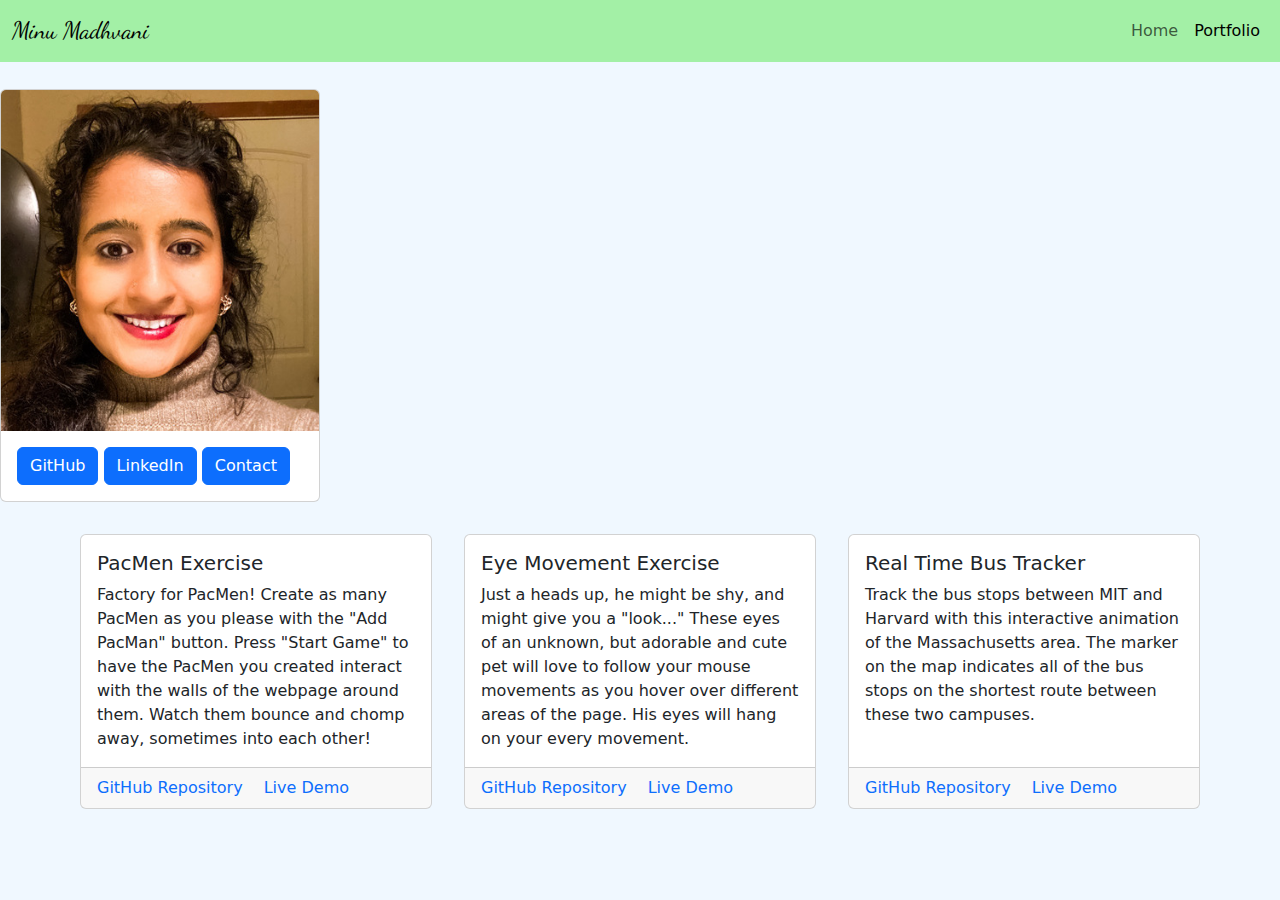
==== portfolio.html @ dbeedf04 "more developed and stylized portfolio with navigation links" ====
<!DOCTYPE html>
<html lang="en">

<head>
  <meta charset="UTF-8">
  <meta name="viewport" content="width=device-width, initial-scale=1.0">
  <title>Minu's Portfolio</title>
  <link href="https://cdn.jsdelivr.net/npm/bootstrap@5.3.3/dist/css/bootstrap.min.css" rel="stylesheet"
    integrity="sha384-QWTKZyjpPEjISv5WaRU9OFeRpok6YctnYmDr5pNlyT2bRjXh0JMhjY6hW+ALEwIH" crossorigin="anonymous">
  <link href="styles.css" rel="stylesheet">
  <link rel="preconnect" href="https://fonts.googleapis.com">
<link rel="preconnect" href="https://fonts.gstatic.com" crossorigin>
<link href="https://fonts.googleapis.com/css2?family=Dancing+Script:wght@400..700&family=Updock&display=swap" rel="stylesheet">
</head>

<body>
  <nav class="navbar navbar-expand-lg bg-body-tertiary">
    <div class="container-fluid">
      <a class="navbar-brand dancing-script" href="/">Minu Madhvani</a>
      <button class="navbar-toggler" type="button" data-bs-toggle="collapse" data-bs-target="#navbarNav"
        aria-controls="navbarNav" aria-expanded="false" aria-label="Toggle navigation">
        <span class="navbar-toggler-icon"></span>
      </button>
      <div class="collapse navbar-collapse" id="navbarNav">
        <ul class="navbar-nav ms-auto">
          <li class="nav-item">
            <a class="nav-link" href="/">Home</a>
          </li>
          <li class="nav-item">
            <a class="nav-link active" aria-current="page" href="/portfolio.html">Portfolio</a>
          </li>
        </ul>
      </div>
    </div>
  </nav>
  <div class="card" style="width: 20rem; margin-top: 1.7rem;">
    <img src="/yeshuaminubetiya-ezgif.com-crop.jpg" class="card-img-top" alt="Minu Madhvani">
    <div class="card-body">
      <a href="https://github.com/yeshuaminu" class="btn btn-primary">GitHub</a>
      <a href="https://www.linkedin.com/in/minu-madhvani-2b7a382b7" class="btn btn-primary">LinkedIn</a>
      <a href="contact.html" class="btn btn-primary">Contact</a>
    </div>
  </div>
  <div class="card-grid">
    <div class="card">
      <div class="card-body">
        <h5 class="card-title">PacMen Exercise</h5>
        <p class="card-text">Factory for PacMen! Create as many PacMen as you please with the "Add PacMan" button. Press
          "Start Game" to have the PacMen you created interact with the walls of the webpage around them. Watch them
          bounce and chomp away, sometimes into each other!</p>
        </div>
        <div class="card-footer">
          <a href="https://github.com/yeshuaminu/pacman-exercise-github" class="card-link">GitHub Repository</a>
          <a href="https://yeshuaminu.github.io/pacman-exercise-github/" class="card-link">Live Demo</a>
        </div>
    </div>
    <div class="card">
      <div class="card-body">
        <h5 class="card-title">Eye Movement Exercise</h5>
        <p class="card-text">Just a heads up, he might be shy, and might give you a "look..." These eyes of an unknown,
          but adorable and cute pet will love to follow your mouse movements as you hover over different areas of the
          page. His eyes will hang on your every movement.</p>
        </div>
        <div class="card-footer">
          <a href="https://github.com/yeshuaminu/pacman-exercise-github" class="card-link">GitHub Repository</a>
          <a href="https://yeshuaminu.github.io/pacman-exercise-github/" class="card-link">Live Demo</a>
        </div>
    </div>
    <div class="card">
      <div class="card-body">
        <h5 class="card-title">Real Time Bus Tracker</h5>
        <p class="card-text">Track the bus stops between MIT and Harvard with this interactive animation of the
          Massachusetts area. The marker on the map indicates all of the bus stops on the shortest route between these
          two campuses.</p>
      </div>
      <div class="card-footer">
        <a href="https://github.com/yeshuaminu/pacman-exercise-github" class="card-link">GitHub Repository</a>
        <a href="https://yeshuaminu.github.io/pacman-exercise-github/" class="card-link">Live Demo</a>
      </div>
    </div>
  </div>
  <script src="https://cdn.jsdelivr.net/npm/bootstrap@5.3.3/dist/js/bootstrap.bundle.min.js"
    integrity="sha384-YvpcrYf0tY3lHB60NNkmXc5s9fDVZLESaAA55NDzOxhy9GkcIdslK1eN7N6jIeHz"
    crossorigin="anonymous"></script>
</body>

</html>
---- styles.css ----
.card-grid {
    display: grid;
    grid-template-columns: repeat(3, 1fr);
    grid-template-rows: 1fr;
    padding: 2rem 5rem;
    grid-column-gap: 2rem;
}

body {
    background-color: aliceblue;
}

.bg-body-tertiary {
    --bs-tertiary-bg-rgb: 144, 238, 144; 
    --bs-bg-opacity: 0.8;
}

.card-link {
    text-decoration: none;
}

.dancing-script {
  font-family: "Dancing Script", cursive;
  font-optical-sizing: auto;
  font-size: x-large;
}
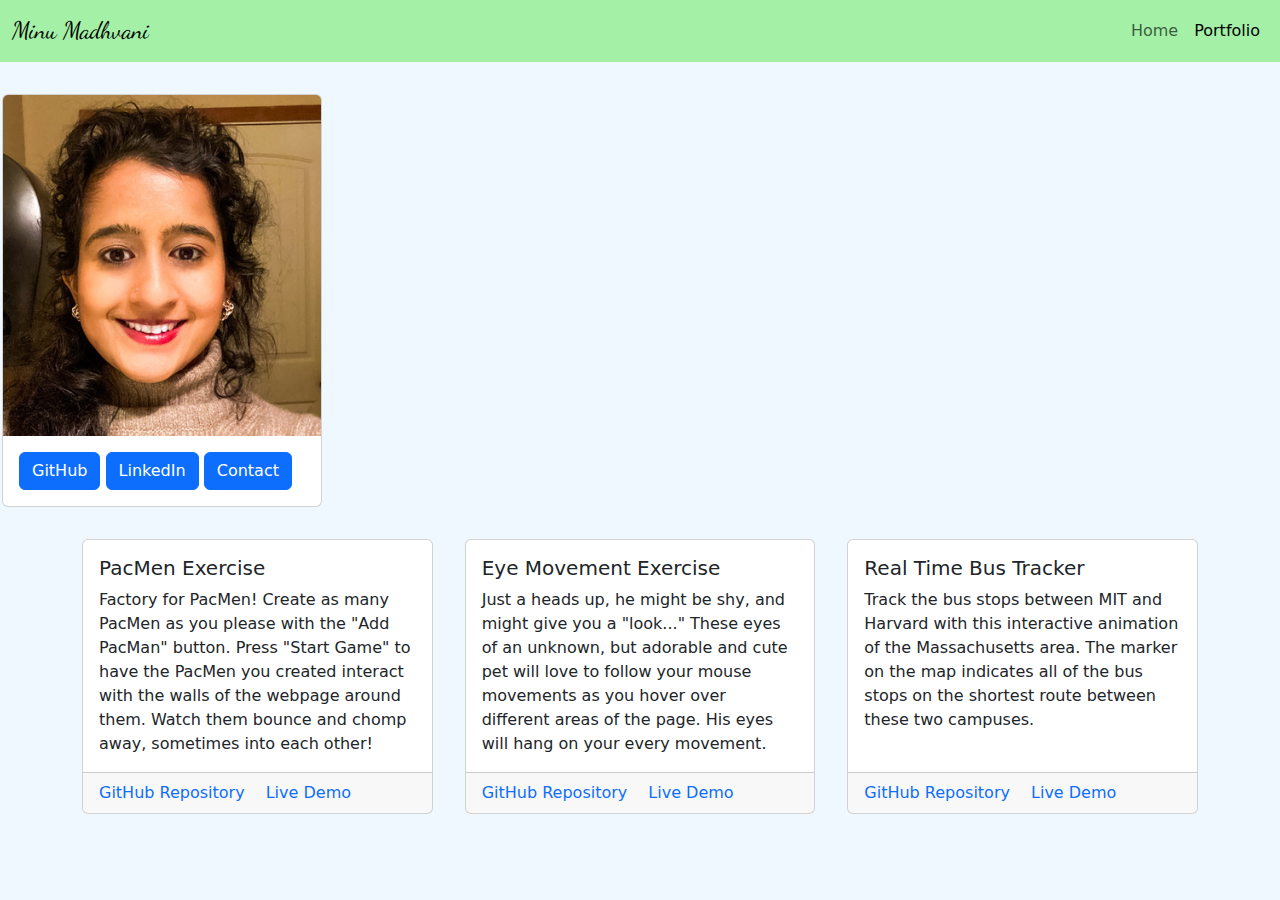
==== commit c704073c: "adjusted fonts and sizing and padding and gaps" ====
--- a/portfolio.html
+++ b/portfolio.html
@@ -9,8 +9,9 @@
     integrity="sha384-QWTKZyjpPEjISv5WaRU9OFeRpok6YctnYmDr5pNlyT2bRjXh0JMhjY6hW+ALEwIH" crossorigin="anonymous">
   <link href="styles.css" rel="stylesheet">
   <link rel="preconnect" href="https://fonts.googleapis.com">
-<link rel="preconnect" href="https://fonts.gstatic.com" crossorigin>
-<link href="https://fonts.googleapis.com/css2?family=Dancing+Script:wght@400..700&family=Updock&display=swap" rel="stylesheet">
+  <link rel="preconnect" href="https://fonts.gstatic.com" crossorigin>
+  <link href="https://fonts.googleapis.com/css2?family=Dancing+Script:wght@400..700&family=Updock&display=swap"
+    rel="stylesheet">
 </head>
 
 <body>
@@ -33,49 +34,53 @@
       </div>
     </div>
   </nav>
-  <div class="card" style="width: 20rem; margin-top: 1.7rem;">
-    <img src="/yeshuaminubetiya-ezgif.com-crop.jpg" class="card-img-top" alt="Minu Madhvani">
-    <div class="card-body">
-      <a href="https://github.com/yeshuaminu" class="btn btn-primary">GitHub</a>
-      <a href="https://www.linkedin.com/in/minu-madhvani-2b7a382b7" class="btn btn-primary">LinkedIn</a>
-      <a href="contact.html" class="btn btn-primary">Contact</a>
+  <div class="container">
+    <div class=" card" style="width: 20rem; margin-left: -5rem;">
+      <img src="/yeshuaminubetiya-ezgif.com-crop.jpg" class="card-img-top" alt="Minu Madhvani">
+      <div class="card-body">
+        <a href="https://github.com/yeshuaminu" class="btn btn-primary">GitHub</a>
+        <a href="https://www.linkedin.com/in/minu-madhvani-2b7a382b7" class="btn btn-primary">LinkedIn</a>
+        <a href="contact.html" class="btn btn-primary">Contact</a>
+      </div>
     </div>
-  </div>
-  <div class="card-grid">
-    <div class="card">
-      <div class="card-body">
-        <h5 class="card-title">PacMen Exercise</h5>
-        <p class="card-text">Factory for PacMen! Create as many PacMen as you please with the "Add PacMan" button. Press
-          "Start Game" to have the PacMen you created interact with the walls of the webpage around them. Watch them
-          bounce and chomp away, sometimes into each other!</p>
+    <div class="card-grid">
+      <div class="card">
+        <div class="card-body">
+          <h5 class="card-title">PacMen Exercise</h5>
+          <p class="card-text">Factory for PacMen! Create as many PacMen as you please with the "Add PacMan" button.
+            Press
+            "Start Game" to have the PacMen you created interact with the walls of the webpage around them. Watch them
+            bounce and chomp away, sometimes into each other!</p>
         </div>
         <div class="card-footer">
           <a href="https://github.com/yeshuaminu/pacman-exercise-github" class="card-link">GitHub Repository</a>
           <a href="https://yeshuaminu.github.io/pacman-exercise-github/" class="card-link">Live Demo</a>
         </div>
-    </div>
-    <div class="card">
-      <div class="card-body">
-        <h5 class="card-title">Eye Movement Exercise</h5>
-        <p class="card-text">Just a heads up, he might be shy, and might give you a "look..." These eyes of an unknown,
-          but adorable and cute pet will love to follow your mouse movements as you hover over different areas of the
-          page. His eyes will hang on your every movement.</p>
+      </div>
+      <div class="card">
+        <div class="card-body">
+          <h5 class="card-title">Eye Movement Exercise</h5>
+          <p class="card-text">Just a heads up, he might be shy, and might give you a "look..." These eyes of an
+            unknown,
+            but adorable and cute pet will love to follow your mouse movements as you hover over different areas of the
+            page. His eyes will hang on your every movement.</p>
         </div>
         <div class="card-footer">
           <a href="https://github.com/yeshuaminu/pacman-exercise-github" class="card-link">GitHub Repository</a>
           <a href="https://yeshuaminu.github.io/pacman-exercise-github/" class="card-link">Live Demo</a>
         </div>
-    </div>
-    <div class="card">
-      <div class="card-body">
-        <h5 class="card-title">Real Time Bus Tracker</h5>
-        <p class="card-text">Track the bus stops between MIT and Harvard with this interactive animation of the
-          Massachusetts area. The marker on the map indicates all of the bus stops on the shortest route between these
-          two campuses.</p>
       </div>
-      <div class="card-footer">
-        <a href="https://github.com/yeshuaminu/pacman-exercise-github" class="card-link">GitHub Repository</a>
-        <a href="https://yeshuaminu.github.io/pacman-exercise-github/" class="card-link">Live Demo</a>
+      <div class="card">
+        <div class="card-body">
+          <h5 class="card-title">Real Time Bus Tracker</h5>
+          <p class="card-text">Track the bus stops between MIT and Harvard with this interactive animation of the
+            Massachusetts area. The marker on the map indicates all of the bus stops on the shortest route between these
+            two campuses.</p>
+        </div>
+        <div class="card-footer">
+          <a href="https://github.com/yeshuaminu/pacman-exercise-github" class="card-link">GitHub Repository</a>
+          <a href="https://yeshuaminu.github.io/pacman-exercise-github/" class="card-link">Live Demo</a>
+        </div>
       </div>
     </div>
   </div>
--- a/styles.css
+++ b/styles.css
@@ -2,7 +2,7 @@
     display: grid;
     grid-template-columns: repeat(3, 1fr);
     grid-template-rows: 1fr;
-    padding: 2rem 5rem;
+    padding: 2rem 0;
     grid-column-gap: 2rem;
 }
 
@@ -23,4 +23,12 @@
   font-family: "Dancing Script", cursive;
   font-optical-sizing: auto;
   font-size: x-large;
+}
+
+.container, .bio {
+    padding-top: 2rem;
+}
+
+.bio {
+    font-size: 1.45rem;
 }